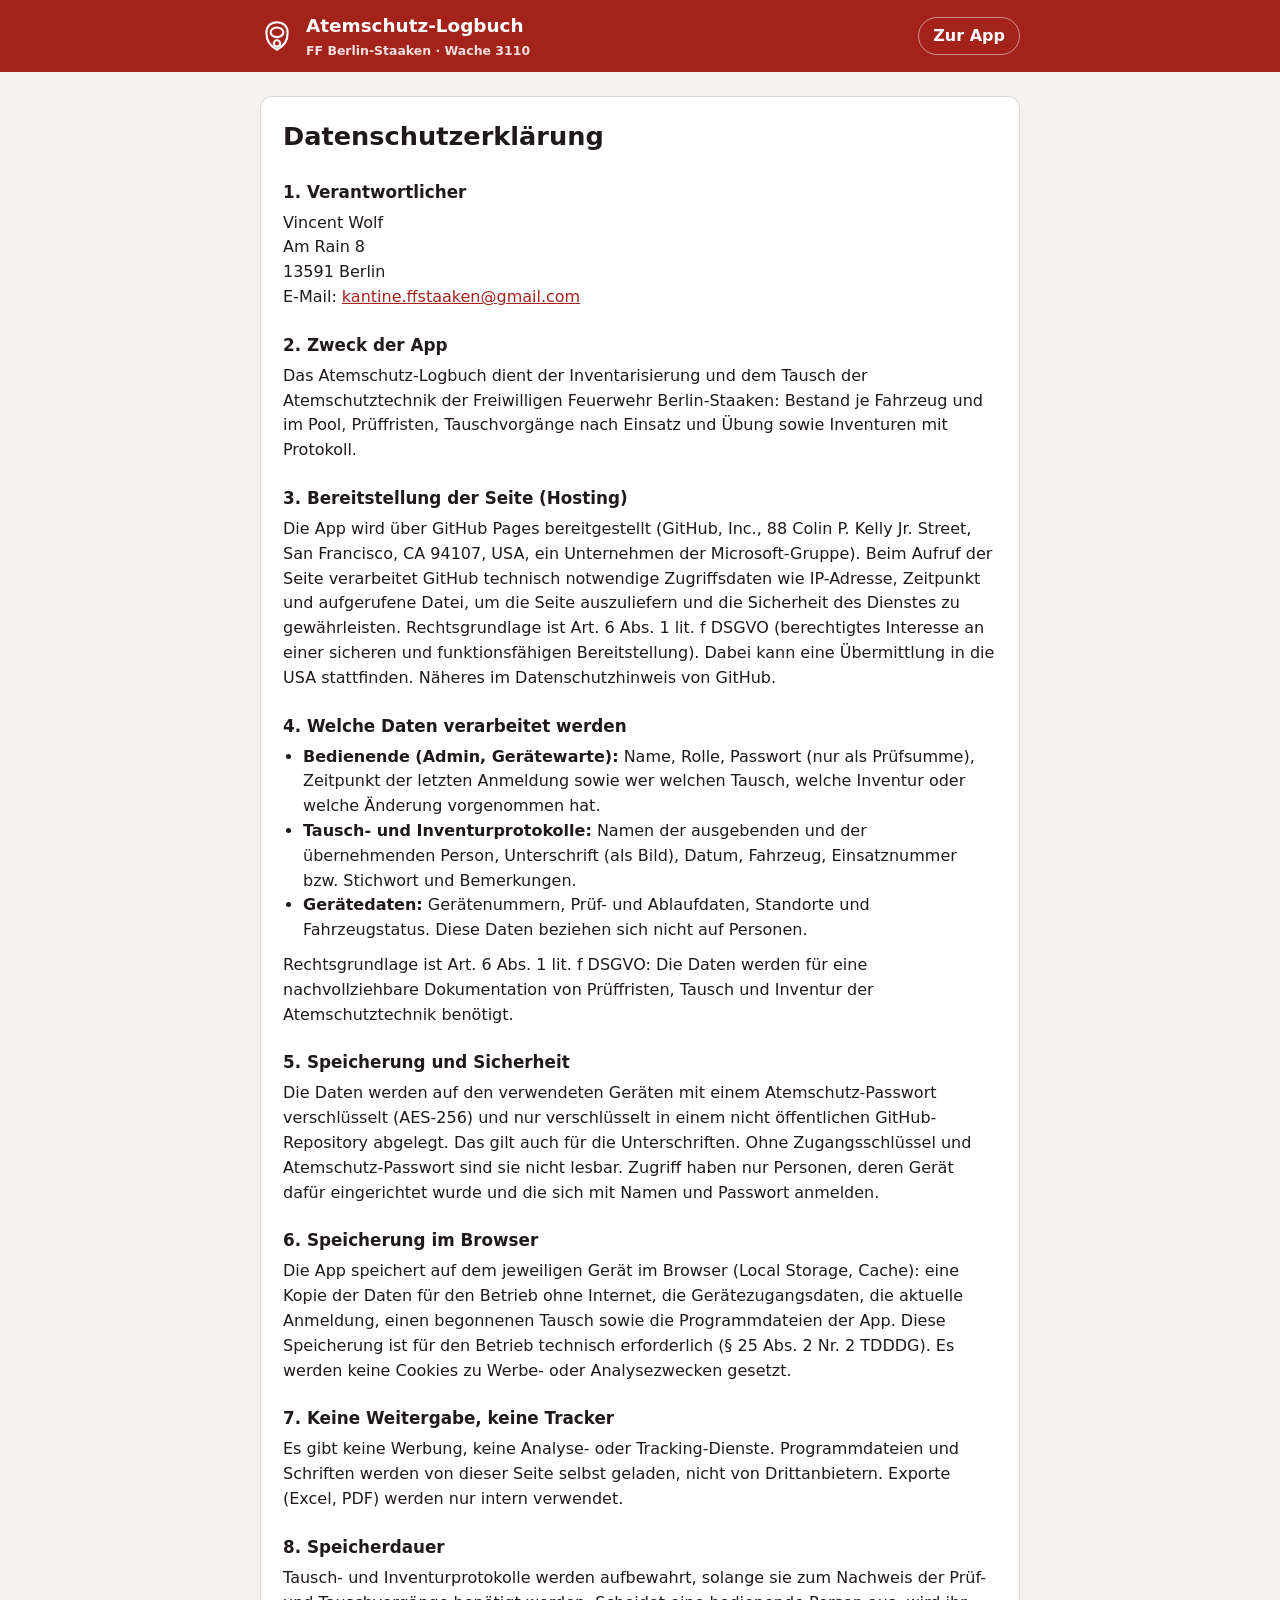
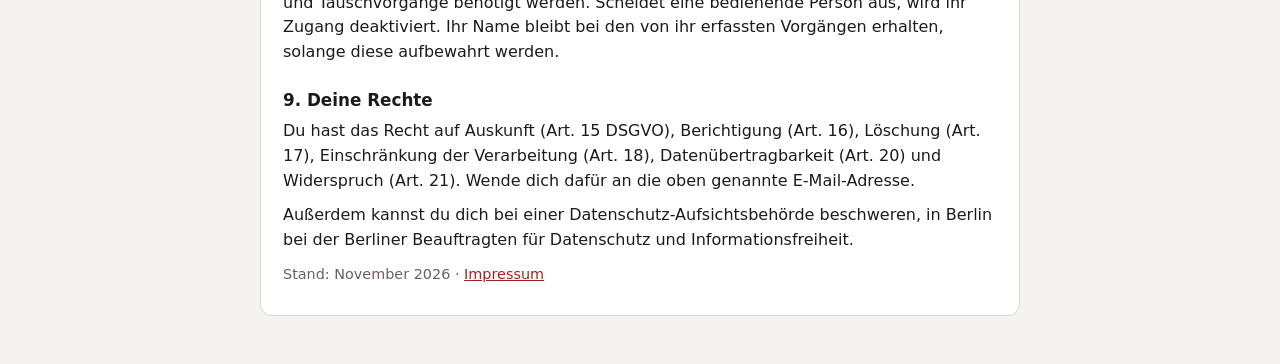
==== datenschutz.html @ 45923036 "Version 3.0: persönliche Anmeldung, Verschlüsselung, Impressum und Datenschutz - Gerät einrichten wi" ====
<!doctype html>
<html lang="de">
<head>
<meta charset="utf-8">
<meta name="viewport" content="width=device-width,initial-scale=1,viewport-fit=cover">
<meta name="robots" content="noindex,nofollow">
<meta name="referrer" content="no-referrer">
<meta name="theme-color" content="#a3231b">
<title>Datenschutz – Atemschutz-Logbuch FF Staaken</title>
<link rel="icon" href="icon.svg" type="image/svg+xml">
<link rel="stylesheet" href="legal.css">
</head>
<body>
<header class="gut"><div class="wrap bar"><svg viewBox="0 0 64 64" aria-hidden="true"><g fill="none" stroke="currentColor" stroke-width="4" stroke-linejoin="round"><path d="M32 6c-12 0-20 8-20 20 0 14 8 26 20 32 12-6 20-18 20-32 0-12-8-20-20-20z"/><ellipse cx="32" cy="25" rx="12" ry="9"/><circle cx="32" cy="46" r="6"/></g></svg><div><b>Atemschutz-Logbuch</b><small>FF Berlin-Staaken · Wache 3110</small></div><a href="./">Zur App</a></div></header>
<main class="gut"><div class="wrap"><article>
<h1>Datenschutzerklärung</h1>

<h2>1. Verantwortlicher</h2>
<address>
Vincent Wolf<br>
Am Rain 8<br>
13591 Berlin<br>
E-Mail: <a href="mailto:kantine.ffstaaken@gmail.com">kantine.ffstaaken@gmail.com</a>
</address>

<h2>2. Zweck der App</h2>
<p>Das Atemschutz-Logbuch dient der Inventarisierung und dem Tausch der Atemschutztechnik der Freiwilligen Feuerwehr Berlin-Staaken: Bestand je Fahrzeug und im Pool, Prüffristen, Tauschvorgänge nach Einsatz und Übung sowie Inventuren mit Protokoll.</p>

<h2>3. Bereitstellung der Seite (Hosting)</h2>
<p>Die App wird über GitHub Pages bereitgestellt (GitHub, Inc., 88 Colin P. Kelly Jr. Street, San Francisco, CA 94107, USA, ein Unternehmen der Microsoft-Gruppe). Beim Aufruf der Seite verarbeitet GitHub technisch notwendige Zugriffsdaten wie IP-Adresse, Zeitpunkt und aufgerufene Datei, um die Seite auszuliefern und die Sicherheit des Dienstes zu gewährleisten. Rechtsgrundlage ist Art. 6 Abs. 1 lit. f DSGVO (berechtigtes Interesse an einer sicheren und funktionsfähigen Bereitstellung). Dabei kann eine Übermittlung in die USA stattfinden. Näheres im Datenschutzhinweis von GitHub.</p>

<h2>4. Welche Daten verarbeitet werden</h2>
<ul>
<li><b>Bedienende (Admin, Gerätewarte):</b> Name, Rolle, Passwort (nur als Prüfsumme), Zeitpunkt der letzten Anmeldung sowie wer welchen Tausch, welche Inventur oder welche Änderung vorgenommen hat.</li>
<li><b>Tausch- und Inventurprotokolle:</b> Namen der ausgebenden und der übernehmenden Person, Unterschrift (als Bild), Datum, Fahrzeug, Einsatznummer bzw. Stichwort und Bemerkungen.</li>
<li><b>Gerätedaten:</b> Gerätenummern, Prüf- und Ablaufdaten, Standorte und Fahrzeugstatus. Diese Daten beziehen sich nicht auf Personen.</li>
</ul>
<p>Rechtsgrundlage ist Art. 6 Abs. 1 lit. f DSGVO: Die Daten werden für eine nachvollziehbare Dokumentation von Prüffristen, Tausch und Inventur der Atemschutztechnik benötigt.</p>

<h2>5. Speicherung und Sicherheit</h2>
<p>Die Daten werden auf den verwendeten Geräten mit einem Atemschutz-Passwort verschlüsselt (AES-256) und nur verschlüsselt in einem nicht öffentlichen GitHub-Repository abgelegt. Das gilt auch für die Unterschriften. Ohne Zugangsschlüssel und Atemschutz-Passwort sind sie nicht lesbar. Zugriff haben nur Personen, deren Gerät dafür eingerichtet wurde und die sich mit Namen und Passwort anmelden.</p>

<h2>6. Speicherung im Browser</h2>
<p>Die App speichert auf dem jeweiligen Gerät im Browser (Local Storage, Cache): eine Kopie der Daten für den Betrieb ohne Internet, die Gerätezugangsdaten, die aktuelle Anmeldung, einen begonnenen Tausch sowie die Programmdateien der App. Diese Speicherung ist für den Betrieb technisch erforderlich (§ 25 Abs. 2 Nr. 2 TDDDG). Es werden keine Cookies zu Werbe- oder Analysezwecken gesetzt.</p>

<h2>7. Keine Weitergabe, keine Tracker</h2>
<p>Es gibt keine Werbung, keine Analyse- oder Tracking-Dienste. Programmdateien und Schriften werden von dieser Seite selbst geladen, nicht von Drittanbietern. Exporte (Excel, PDF) werden nur intern verwendet.</p>

<h2>8. Speicherdauer</h2>
<p>Tausch- und Inventurprotokolle werden aufbewahrt, solange sie zum Nachweis der Prüf- und Tauschvorgänge benötigt werden. Scheidet eine bedienende Person aus, wird ihr Zugang deaktiviert. Ihr Name bleibt bei den von ihr erfassten Vorgängen erhalten, solange diese aufbewahrt werden.</p>

<h2>9. Deine Rechte</h2>
<p>Du hast das Recht auf Auskunft (Art. 15 DSGVO), Berichtigung (Art. 16), Löschung (Art. 17), Einschränkung der Verarbeitung (Art. 18), Datenübertragbarkeit (Art. 20) und Widerspruch (Art. 21). Wende dich dafür an die oben genannte E-Mail-Adresse.</p>
<p>Außerdem kannst du dich bei einer Datenschutz-Aufsichtsbehörde beschweren, in Berlin bei der Berliner Beauftragten für Datenschutz und Informationsfreiheit.</p>

<p class="muted">Stand: November 2026 · <a href="impressum.html">Impressum</a></p>
</article></div></main>
</body>
</html>
---- legal.css ----
:root{--bg:#f5f3f2;--surface:#fff;--ink:#1f1a19;--muted:#6b605d;--line:#ddd6d3;--accent:#a3231b;--accent-ink:#fff;
  padding-top:env(safe-area-inset-top,0px);padding-bottom:env(safe-area-inset-bottom,0px)}
@media (prefers-color-scheme:dark){:root{--bg:#141111;--surface:#1e1a19;--ink:#f1eceb;--muted:#aa9f9c;--line:#3a3331;--accent:#c4362c;color-scheme:dark}}
*{box-sizing:border-box}
body{margin:0;background:var(--bg);color:var(--ink);font:16px/1.55 system-ui,-apple-system,"Segoe UI",Roboto,sans-serif}
header{background:var(--accent);color:var(--accent-ink)}
.gut{padding-left:max(16px,env(safe-area-inset-left,0px));padding-right:max(16px,env(safe-area-inset-right,0px))}
.wrap{max-width:760px;margin:0 auto}
.bar{display:flex;align-items:center;gap:12px;padding-block:12px}
.bar svg{width:34px;height:34px;flex:none}
.bar b{font-size:1.15rem}
.bar small{display:block;opacity:.85;font-size:.78rem;font-weight:600}
.bar a{margin-left:auto;color:var(--accent-ink);font-weight:600;text-decoration:none;border:1px solid rgba(255,255,255,.5);border-radius:999px;padding:6px 14px;white-space:nowrap}
main{padding-block:24px 48px}
article{background:var(--surface);border:1px solid var(--line);border-radius:12px;padding:20px 22px}
h1{font-size:1.6rem;margin:0 0 12px;text-wrap:balance}
h2{font-size:1.05rem;margin:22px 0 6px}
p,ul{margin:0 0 10px}
ul{padding-left:20px}
a{color:var(--accent)}
.muted{color:var(--muted);font-size:.9rem}
address{font-style:normal}
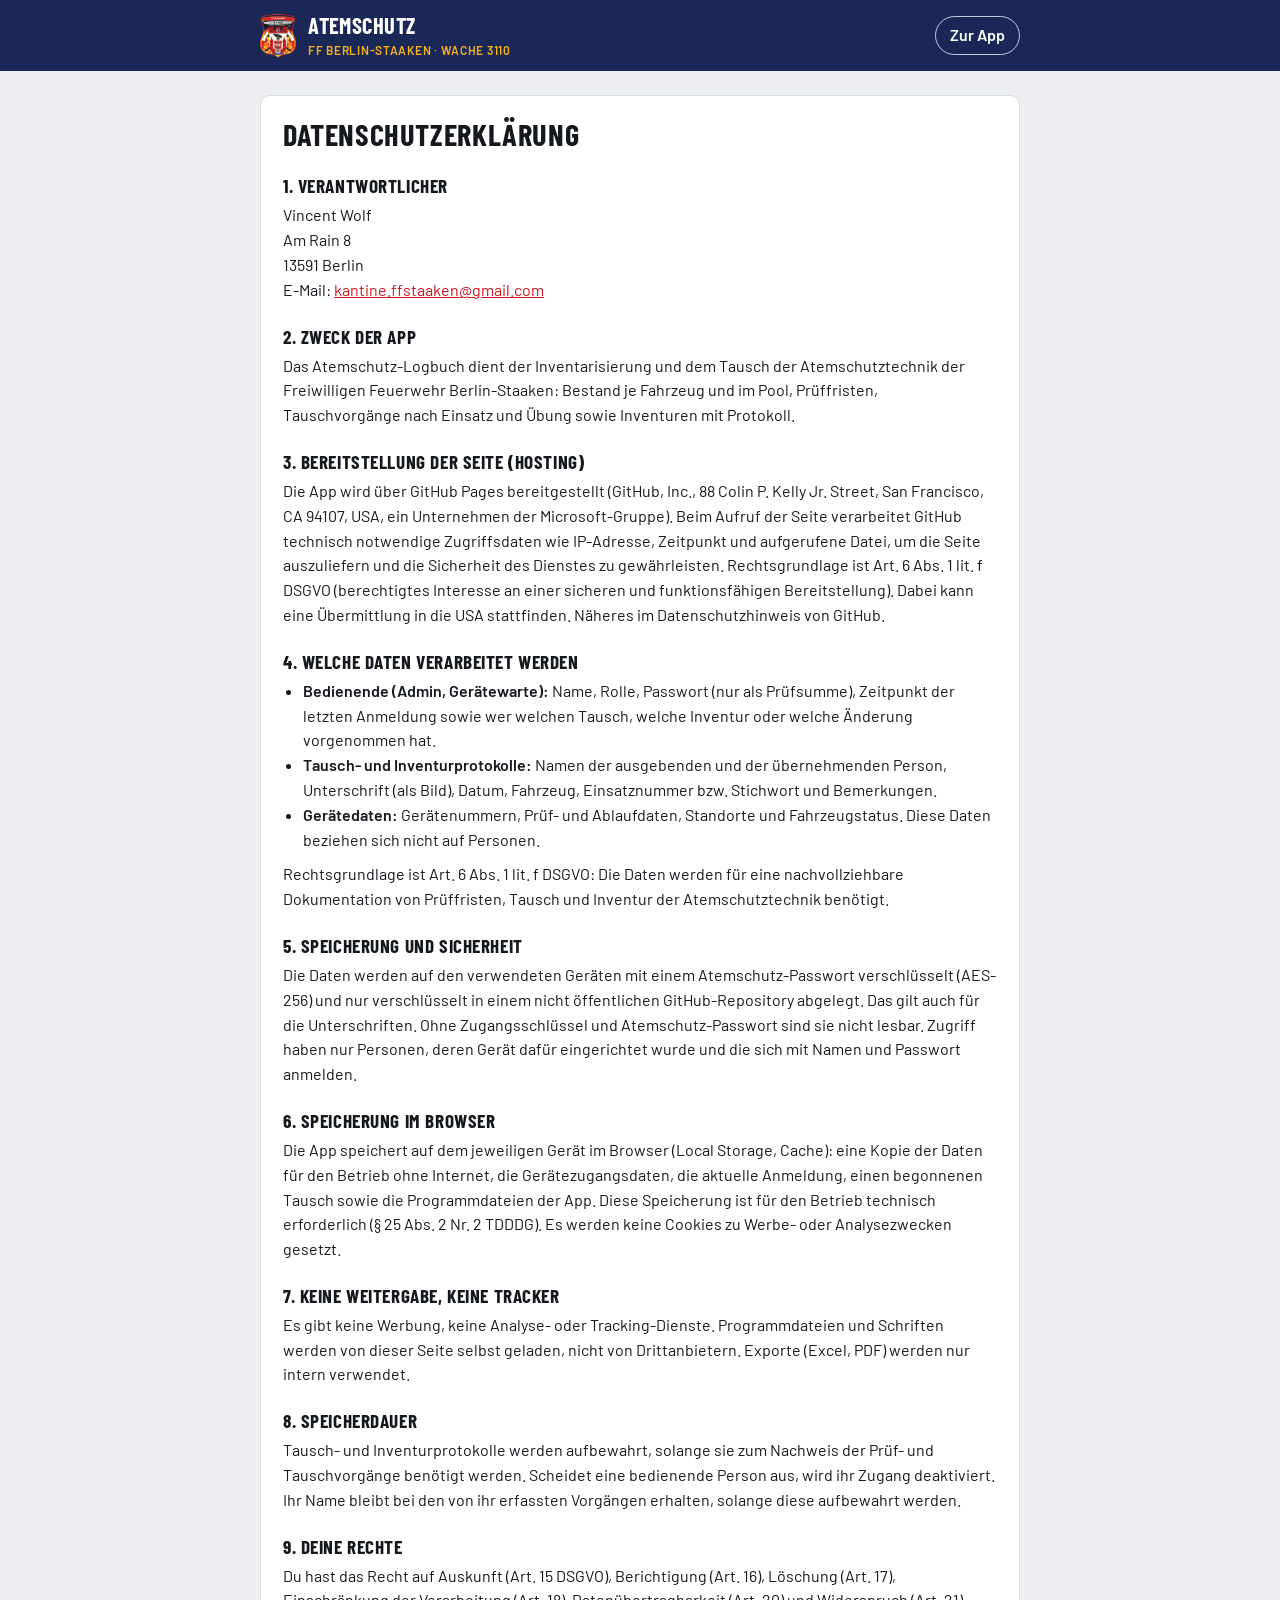
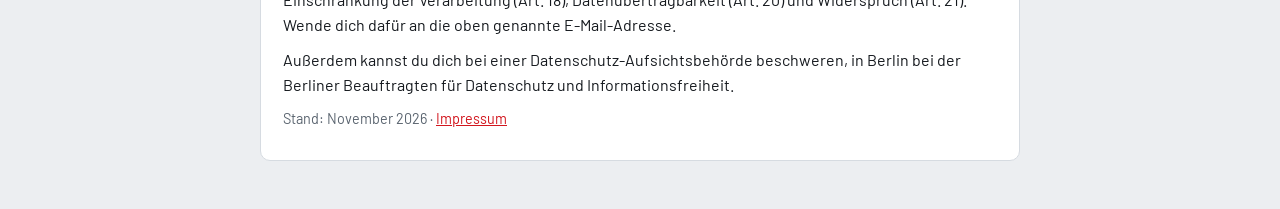
==== commit a468e294: "Design wie die Kantine: Wappen, Farben, Barlow-Schrift - Dunkelblaue Kopfzeile mit Wappen, Wache 311" ====
--- a/datenschutz.html
+++ b/datenschutz.html
@@ -5,13 +5,13 @@
 <meta name="viewport" content="width=device-width,initial-scale=1,viewport-fit=cover">
 <meta name="robots" content="noindex,nofollow">
 <meta name="referrer" content="no-referrer">
-<meta name="theme-color" content="#a3231b">
+<meta name="theme-color" content="#1b2756">
 <title>Datenschutz – Atemschutz-Logbuch FF Staaken</title>
-<link rel="icon" href="icon.svg" type="image/svg+xml">
+<link rel="icon" href="logo.png" type="image/png">
 <link rel="stylesheet" href="legal.css">
 </head>
 <body>
-<header class="gut"><div class="wrap bar"><svg viewBox="0 0 64 64" aria-hidden="true"><g fill="none" stroke="currentColor" stroke-width="4" stroke-linejoin="round"><path d="M32 6c-12 0-20 8-20 20 0 14 8 26 20 32 12-6 20-18 20-32 0-12-8-20-20-20z"/><ellipse cx="32" cy="25" rx="12" ry="9"/><circle cx="32" cy="46" r="6"/></g></svg><div><b>Atemschutz-Logbuch</b><small>FF Berlin-Staaken · Wache 3110</small></div><a href="./">Zur App</a></div></header>
+<header class="gut"><div class="wrap bar"><img src="logo.png" alt=""><div><b>Atemschutz</b><small>FF Berlin-Staaken · Wache 3110</small></div><a href="./">Zur App</a></div></header>
 <main class="gut"><div class="wrap"><article>
 <h1>Datenschutzerklärung</h1>
 
--- a/legal.css
+++ b/legal.css
@@ -1,22 +1,25 @@
-:root{--bg:#f5f3f2;--surface:#fff;--ink:#1f1a19;--muted:#6b605d;--line:#ddd6d3;--accent:#a3231b;--accent-ink:#fff;
+@font-face{font-family:"Barlow";font-weight:400;font-display:swap;src:url(fonts/barlow-latin-400-normal.woff2) format("woff2")}
+@font-face{font-family:"Barlow";font-weight:600;font-display:swap;src:url(fonts/barlow-latin-600-normal.woff2) format("woff2")}
+@font-face{font-family:"Barlow Condensed";font-weight:700;font-display:swap;src:url(fonts/barlow-condensed-latin-700-normal.woff2) format("woff2")}
+:root{--bg:#eceef1;--surface:#fff;--ink:#15191e;--muted:#5b6570;--line:#d6dbe1;--red:#d2161e;--navy:#1b2756;--navy-ink:#fff;--navy-muted:#c3cbe6;--flame:#f7b21b;
   padding-top:env(safe-area-inset-top,0px);padding-bottom:env(safe-area-inset-bottom,0px)}
-@media (prefers-color-scheme:dark){:root{--bg:#141111;--surface:#1e1a19;--ink:#f1eceb;--muted:#aa9f9c;--line:#3a3331;--accent:#c4362c;color-scheme:dark}}
+@media (prefers-color-scheme:dark){:root{--bg:#111417;--surface:#1a1e23;--ink:#edf0f3;--muted:#9aa4af;--line:#2e353d;--red:#e6363d;--navy:#111836;color-scheme:dark}}
 *{box-sizing:border-box}
-body{margin:0;background:var(--bg);color:var(--ink);font:16px/1.55 system-ui,-apple-system,"Segoe UI",Roboto,sans-serif}
-header{background:var(--accent);color:var(--accent-ink)}
+body{margin:0;background:var(--bg);color:var(--ink);font:16px/1.55 "Barlow",system-ui,-apple-system,"Segoe UI",sans-serif}
+header{background:var(--navy);color:var(--navy-ink)}
 .gut{padding-left:max(16px,env(safe-area-inset-left,0px));padding-right:max(16px,env(safe-area-inset-right,0px))}
 .wrap{max-width:760px;margin:0 auto}
 .bar{display:flex;align-items:center;gap:12px;padding-block:12px}
-.bar svg{width:34px;height:34px;flex:none}
-.bar b{font-size:1.15rem}
-.bar small{display:block;opacity:.85;font-size:.78rem;font-weight:600}
-.bar a{margin-left:auto;color:var(--accent-ink);font-weight:600;text-decoration:none;border:1px solid rgba(255,255,255,.5);border-radius:999px;padding:6px 14px;white-space:nowrap}
+.bar img{height:44px;width:auto}
+.bar b{font:700 1.4rem "Barlow Condensed","Arial Narrow",sans-serif;text-transform:uppercase;letter-spacing:.02em}
+.bar small{display:block;color:var(--flame);font-weight:600;font-size:.75rem;letter-spacing:.06em;text-transform:uppercase}
+.bar a{margin-left:auto;color:var(--navy-ink);font-weight:600;text-decoration:none;border:1px solid var(--navy-muted);border-radius:999px;padding:6px 14px}
 main{padding-block:24px 48px}
-article{background:var(--surface);border:1px solid var(--line);border-radius:12px;padding:20px 22px}
-h1{font-size:1.6rem;margin:0 0 12px;text-wrap:balance}
-h2{font-size:1.05rem;margin:22px 0 6px}
+article{background:var(--surface);border:1px solid var(--line);border-radius:10px;padding:20px 22px}
+h1{font:700 1.9rem "Barlow Condensed","Arial Narrow",sans-serif;text-transform:uppercase;letter-spacing:.02em;margin:0 0 12px}
+h2{font:700 1.2rem "Barlow Condensed","Arial Narrow",sans-serif;text-transform:uppercase;letter-spacing:.03em;margin:22px 0 6px}
 p,ul{margin:0 0 10px}
 ul{padding-left:20px}
-a{color:var(--accent)}
+a{color:var(--red)}
 .muted{color:var(--muted);font-size:.9rem}
 address{font-style:normal}
